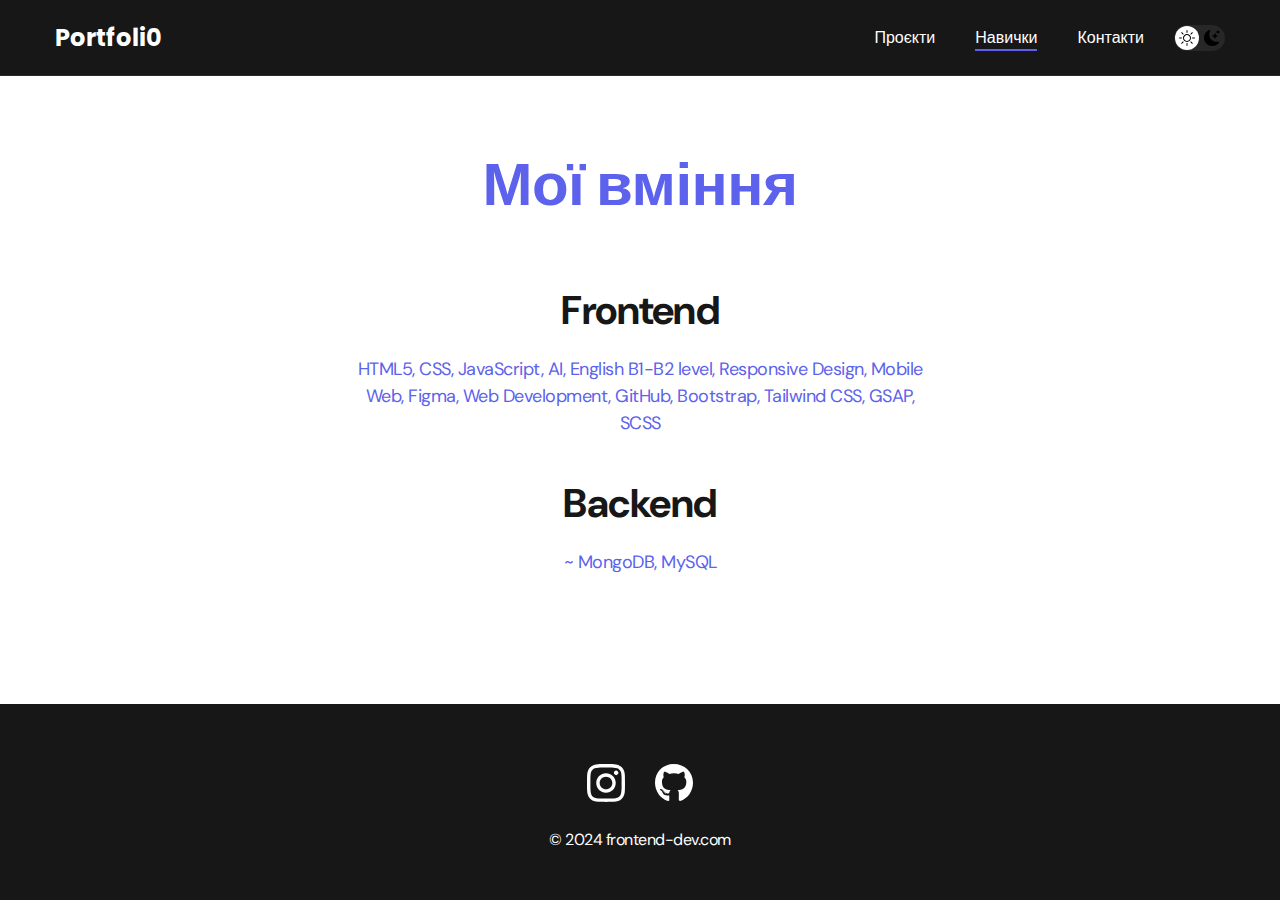
==== skills.html @ 13d39ebf "Add files via upload" ====
<!DOCTYPE html>
<html lang="en">
<head>
    <meta charset="UTF-8">
    <meta http-equiv="X-UA-Compatible" content="IE=edge">
    <meta name="viewport" content="width=device-width, initial-scale=1.0">
    <title>Freelancer portfolio</title>
    <link rel="stylesheet" href="./css/main.css">
</head>
<body>
    <nav class="nav">
        <div class="container">
            <div class="nav-row">
                <a href="./index.html" class="logo"><strong>Portfoli0</strong> </a>

                <button class="dark-mode-btn">
                    <img src="./img/icons/sun.svg" alt="Light mode" class="dark-mode-btn__icon">
                    <img src="./img/icons/moon.svg" alt="Dark mode" class="dark-mode-btn__icon">
                </button>

                <ul class="nav-list">
                    <li class="nav-list__item"><a href="./index.html" class="nav-list__link">Проєкти</a></li>
                    <li class="nav-list__item"><a href="./skills.html" class="nav-list__link nav-list__link--active">Навички</a></li>
                    <li class="nav-list__item"><a href="./contacts.html" class="nav-list__link">Контакти</a></li>
                </ul>
            </div>
        </div>
    </nav>

    <main class="section">
        <div class="container">
                <h1 class="title-1">Мої вміння</h1>

                <ul class="content-list">
                    <li class="content-list__item">
                        <h2 class="title-2">Frontend</h2>
                        <p>HTML5, CSS, JavaScript, AI, English B1-B2 level, Responsive Design, Mobile Web, Figma, Web Development, GitHub, Bootstrap, Tailwind CSS, GSAP, SCSS</p>
                    </li>
                    <li class="content-list__item">
                        <h2 class="title-2">Backend</h2>
                        <p>~ MongoDB, MySQL</p>
                    </li>
                </ul>

        </div>
    </main>

    <footer class="footer">
        <div class="container">
            <div class="footer__wrapper">
                <ul class="social">
                    <li class="social__item"><a href="#!"><img src="./img/icons/instagram.svg" alt="Link"></a></li>
                    <li class="social__item"><a href="https://github.com/ArtemMak0756"><img src="./img/icons/gitHub.svg" alt="Link"></a></li>
<!--                    <li class="social__item"><a href="#!"><img src="./img/icons/linkedIn.svg" alt="Link"></a></li>-->
                </ul>
                <div class="copyright">
                    <p>© 2024 frontend-dev.com</p>
                </div>
            </div>
        </div>
    </footer>

    <script src="./js/main.js"></script>

</body>
</html>
---- css/main.css ----
@import "./reset.css";
@import url('https://fonts.googleapis.com/css2?family=DM+Sans:wght@400;500;700&family=Poppins:wght@400;500;700&display=swap');

/*
font-family: 'DM Sans', sans-serif;
font-family: 'Poppins', sans-serif;
*/

/* * {
    border: 1px solid red;
} */
:root {
    --blackpure: #000;
    --black: #171718;
    --black-border: #26292D;
    --white: #fff;
    --purple: #5C62EC;
    --text-color: var(--black);
    --dark-bg: var(--black);
    --dark-border: var(--black-border);
    --header-text: var(--white);
    --accent: var(--purple);
    /* Light mode */
    --page-bg: var(--white);
    --text-color: var(--black);
    --title-1: var(--accent);
    --project-card-bg: var(--white);
    --project-card-text: var(--black);
    --box-shadow: 0px 5px 35px rgba(0, 0, 0, 0.25);
}
.dark {
     /* Dark mode */
    --page-bg: #252526;
    --text-color: var(--white);
    --title-1: var(--white);
    --project-card-bg: var(--black);
    --project-card-text: var(--white);
    --box-shadow: 0px 5px 35px rgba(0, 0, 0, 0.8);
}
html, body {
    display: flex;
    flex-direction: column;
    min-height: 100vh;
    font-family: 'DM Sans', sans-serif;
    letter-spacing: -0.5px;
    /* Light mode */
    background-color: var(--page-bg);
    color: var(--text-color);
}

/* General */

.container {
    margin: 0 auto;
    padding: 0 15px;
    max-width: 1200px;}

.none {display: none !important;}
.section {padding: 70px 0;}
.title-1 {
    margin-bottom: 60px;

    font-size: 60px;
    font-weight: 700;
    line-height: 1.3;
    color: var(--title-1);
    text-align: center;
}
.title-2 {
    margin-bottom: 20px;

    font-size: 40px;
    font-weight: 700;
    line-height: 1.3;
}
/* Nav */
.nav {
    padding: 20px 0;
    border-bottom: 1px solid var(--dark-border);
    background-color: var(--dark-bg);
    color: var(--header-text);
    letter-spacing: normal;
}
.nav-row {
    display: flex;
    justify-content: flex-end;
    align-items: center;
    column-gap: 30px;
    row-gap: 20px;
    flex-wrap: wrap;
}
.logo {
    margin-right: auto;
    color: var(--header-text);
    font-size: 24px;
    font-family: 'Poppins', sans-serif;
}
.logo strong {font-weight: 700;}
.nav-list {
    display: flex;
    flex-wrap: wrap;
    row-gap: 10px;
    align-items: center;
    column-gap: 40px;
    font-size: 16px;
    font-weight: 500;
    font-family: 'Poppins', sans-serif;
}
.nav-list__link {
    color: var(--header-text);
    transition: opacity 0.2s ease-in;
}
.nav-list__link:hover {opacity: 0.8;}
.nav-list__link--active {position: relative;}
.nav-list__link--active::before {
    content: "";
    position: absolute;
    left: 0;
    top: 100%;
    display: block;
    height: 2px;
    width: 100%;
    background-color: var(--accent);
}

/* Dark mode btn */

.dark-mode-btn {
    order: 9;
    position: relative;
    display: flex;
    justify-content: space-between;
    width: 51px;
    height: 26px;
    padding: 5px;
    border-radius: 50px;
    background-color: #272727;
}
.dark-mode-btn::before {
    content: "";
    position: absolute;
    top: 1px;
    left: 1px;
    display: block;
    width: 24px;
    height: 24px;
    border-radius: 50%;
    background-color: var(--white);
    transition: left 0.2s ease-in;
}
.dark-mode-btn--active::before {left: 26px;}
.dark-mode-btn__icon {
    position: relative;
    z-index: 9;
}
/* Header */

.header {
    padding: 40px 0;
    min-height: 700px;
    display: flex;
    justify-content: center;
    align-items: center;
    background-color: var(--dark-bg);
    background-image: url('./../img/header-bg.png');
    background-repeat: no-repeat;
    background-size: auto;
    background-position: center center;
    color: var(--header-text);
    text-align: center;
}

.header__wrapper {
    padding: 0 15px;
    max-width: 660px;
}
.header__title {
    margin-bottom: 20px;
    font-size: 40px;
    font-weight: 700;
    line-height: 1.4;
}
.header__title strong {
    font-size: 60px;
    font-weight: 700;
}
.header__title em {
    font-style: normal;
    color: var(--accent);
}
.header__text {
    margin-bottom: 40px;
    font-size: 18px;
    line-height: 1.333;
}
.header__text p + p{margin-top: 0.5em;}
/* Btn */
.btn {
    display: inline-block;
    height: 48px;
    padding: 12px 28px;
    border-radius: 5px;
    background-color: var(--accent);
    color: var(--white);
    letter-spacing: 0.15px;
    font-size: 16px;
    font-weight: 500;
    transition: opacity 0.2s ease-in;
}
.btn:hover {opacity: 0.8;}
.btn:active {
    position: relative;
    top: 1px;
}

/* Btn outline */

.btn-outline {
    display: flex;
    column-gap: 10px;
    align-items: center;
    height: 48px;
    padding: 12px 20px;
    border-radius: 5px;
    border: 1px solid var(--blackpure);
    background-color: var(--white);
    color: var(--blackpure);
    transition: opacity 0.2s ease-in;
}

.btn-outline:hover {opacity: 0.8;}
.btn-outline:active {
    position: relative;
    top: 1px;
}

/* Projects  */

.projects {
    display: flex;
    justify-content: center;
    flex-wrap: wrap;
    column-gap: 30px;
    row-gap: 30px;
}
.project {
    max-width: 370px;
    background-color: var(--project-card-bg);
    box-shadow: var(--box-shadow);
    border-radius: 10px;
}
.project img{
    height: 210px;
}
.project__img {border-radius: 10px;}

.project__title {
    padding: 15px 20px 25px;
    font-weight: 700;
    font-size: 24px;
    line-height: 1.3;
    color: var(--project-card-text);
}

/* Project details */

.project-details {
    margin: 0 auto;
    max-width: 865px;
    display: flex;
    flex-direction: column;
    align-items: center;
    text-align: center;
}
.project-details__cover {
    max-width: 100%;
    margin-bottom: 40px;
    box-shadow: 0px 5px 35px rgba(0, 0, 0, 0.25);
    border-radius: 10px;
}

.project-details__desc {
    margin-bottom: 30px;
    font-weight: 700;
    font-size: 24px;
    line-height: 1.3;
}

/* Content list */

.content-list {
    margin: 0 auto;
    max-width: 570px;
    display: flex;
    flex-direction: column;
    align-items: center;
    row-gap: 40px;
    text-align: center;
}
.content-list p{
    color: #5C62EC;
}

.content-list a {color: var(--accent);}

.content-list__item {
    font-size: 18px;
    line-height: 1.5;
}

.content-list__item p + p {margin-top: 0.5em;}

/* Footer */

.footer {
    margin-top: auto;
    padding: 60px 0 50px;
    background-color: var(--dark-bg);
    color: var(--header-text);
}
.footer__wrapper {
    display: flex;
    flex-direction: column;
    align-items: center;
    row-gap: 27px;
}
.social {
    display: flex;
    column-gap: 30px;
    align-items: center;
}
.copyright {font-size: 16px;}
.copyright p + p {margin-top: 0.5em;}


/* Стили для модального окна */
.modal {
    display: none; /* Скрыто по умолчанию */
    position: fixed;
    z-index: 1;
    left: 0;
    top: 0;
    width: 100%;
    height: 100%;
    background-color: rgba(0, 0, 0, 0.5);
    display: flex;
    justify-content: center;
    padding-top: 50px;
}

/* Содержимое модального окна */
.modal-content {
    position: relative;
    width: 80%;
    max-width: 500px;
    text-align: center;
}

/* Кнопка закрытия */
.close {
    position: absolute;
    top: 10px;
    right: 15px;
    font-size: 24px;
    font-weight: bold;
    color: #333;
    cursor: pointer;
}





@media (max-width: 620px) {

    /* Header  */

    .header {
        min-height: unset;
    }

    .header__title {
        font-size: 30px;
    }

    .header__title strong {
        font-size: 40px;
    }

    /* Nav */

    .nav-row {
        justify-content: space-between;
    }

    .dark-mode-btn {
        order: 0;
    }

    /* General */

    .section {
        padding: 40px 0;
    }

    .title-1 {
        margin-bottom: 30px;
        font-size: 40px;
    }

    .title-2 {
        margin-bottom: 10px;
        font-size: 30px;
    }

    /* Projects */

    .project__title {
        font-size: 22px;
    }

    /* Project page */

    .project-details__desc {
        margin-bottom: 20px;
        font-size: 22px;
    }

    /* Content List */

    .content-list {
        row-gap: 20px;
    }

    .content-list__item {
        font-size: 16px;
    }
    /* Footer */

    .footer {
        padding: 40px 0 30px;
    }

    .footer__wrapper {
        row-gap: 20px;
    }

    /* Social */

    .social {
        column-gap: 20px;
    }

    .social__item {
        width: 28px;
    }

}
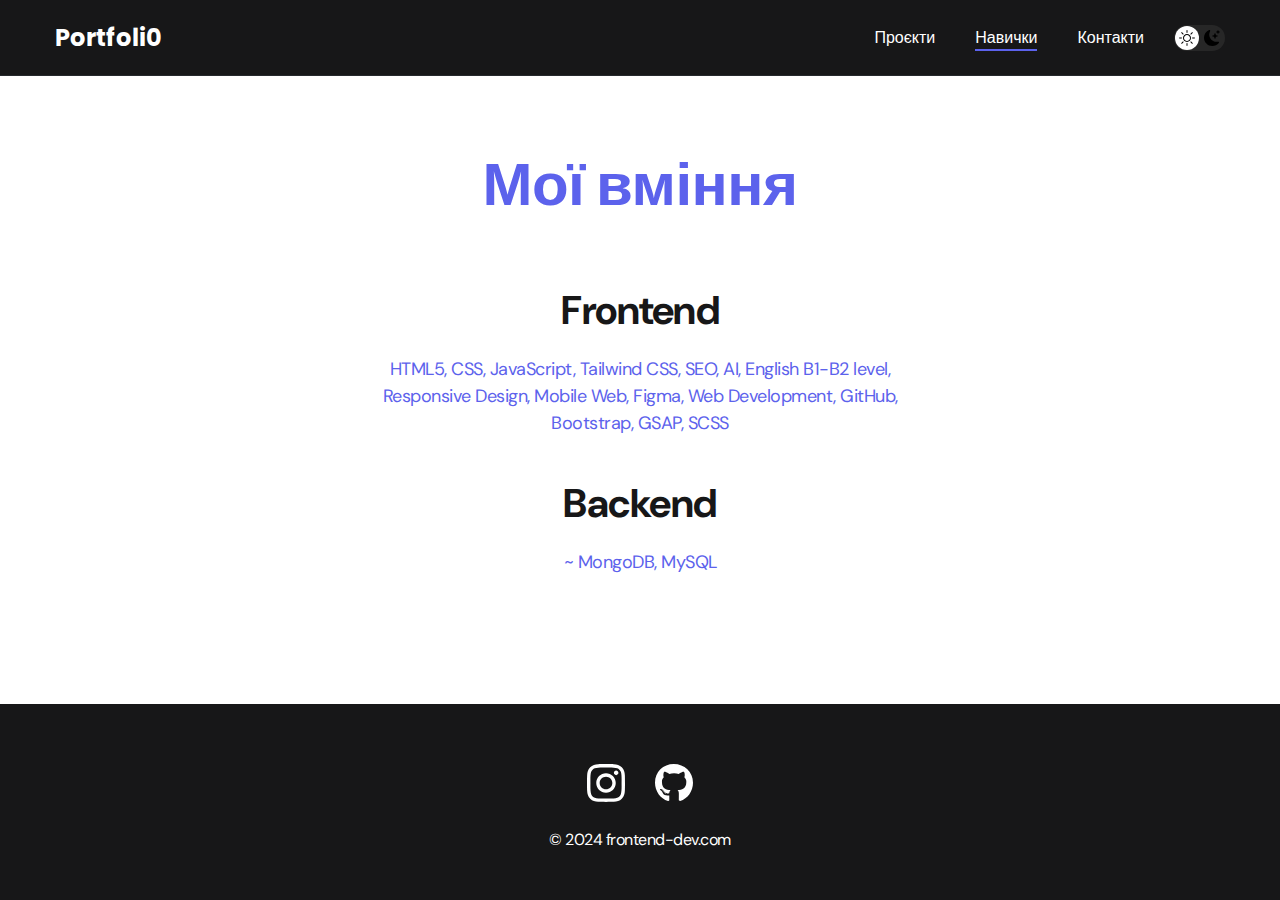
==== commit a13fcf8f: "Update skills.html" ====
--- a/skills.html
+++ b/skills.html
@@ -34,7 +34,7 @@
                 <ul class="content-list">
                     <li class="content-list__item">
                         <h2 class="title-2">Frontend</h2>
-                        <p>HTML5, CSS, JavaScript, AI, English B1-B2 level, Responsive Design, Mobile Web, Figma, Web Development, GitHub, Bootstrap, Tailwind CSS, GSAP, SCSS</p>
+                        <p>HTML5, CSS, JavaScript, Tailwind CSS, SEO, AI, English B1-B2 level, Responsive Design, Mobile Web, Figma, Web Development, GitHub, Bootstrap, GSAP, SCSS</p>
                     </li>
                     <li class="content-list__item">
                         <h2 class="title-2">Backend</h2>
@@ -63,4 +63,4 @@
     <script src="./js/main.js"></script>
 
 </body>
-</html>+</html>
